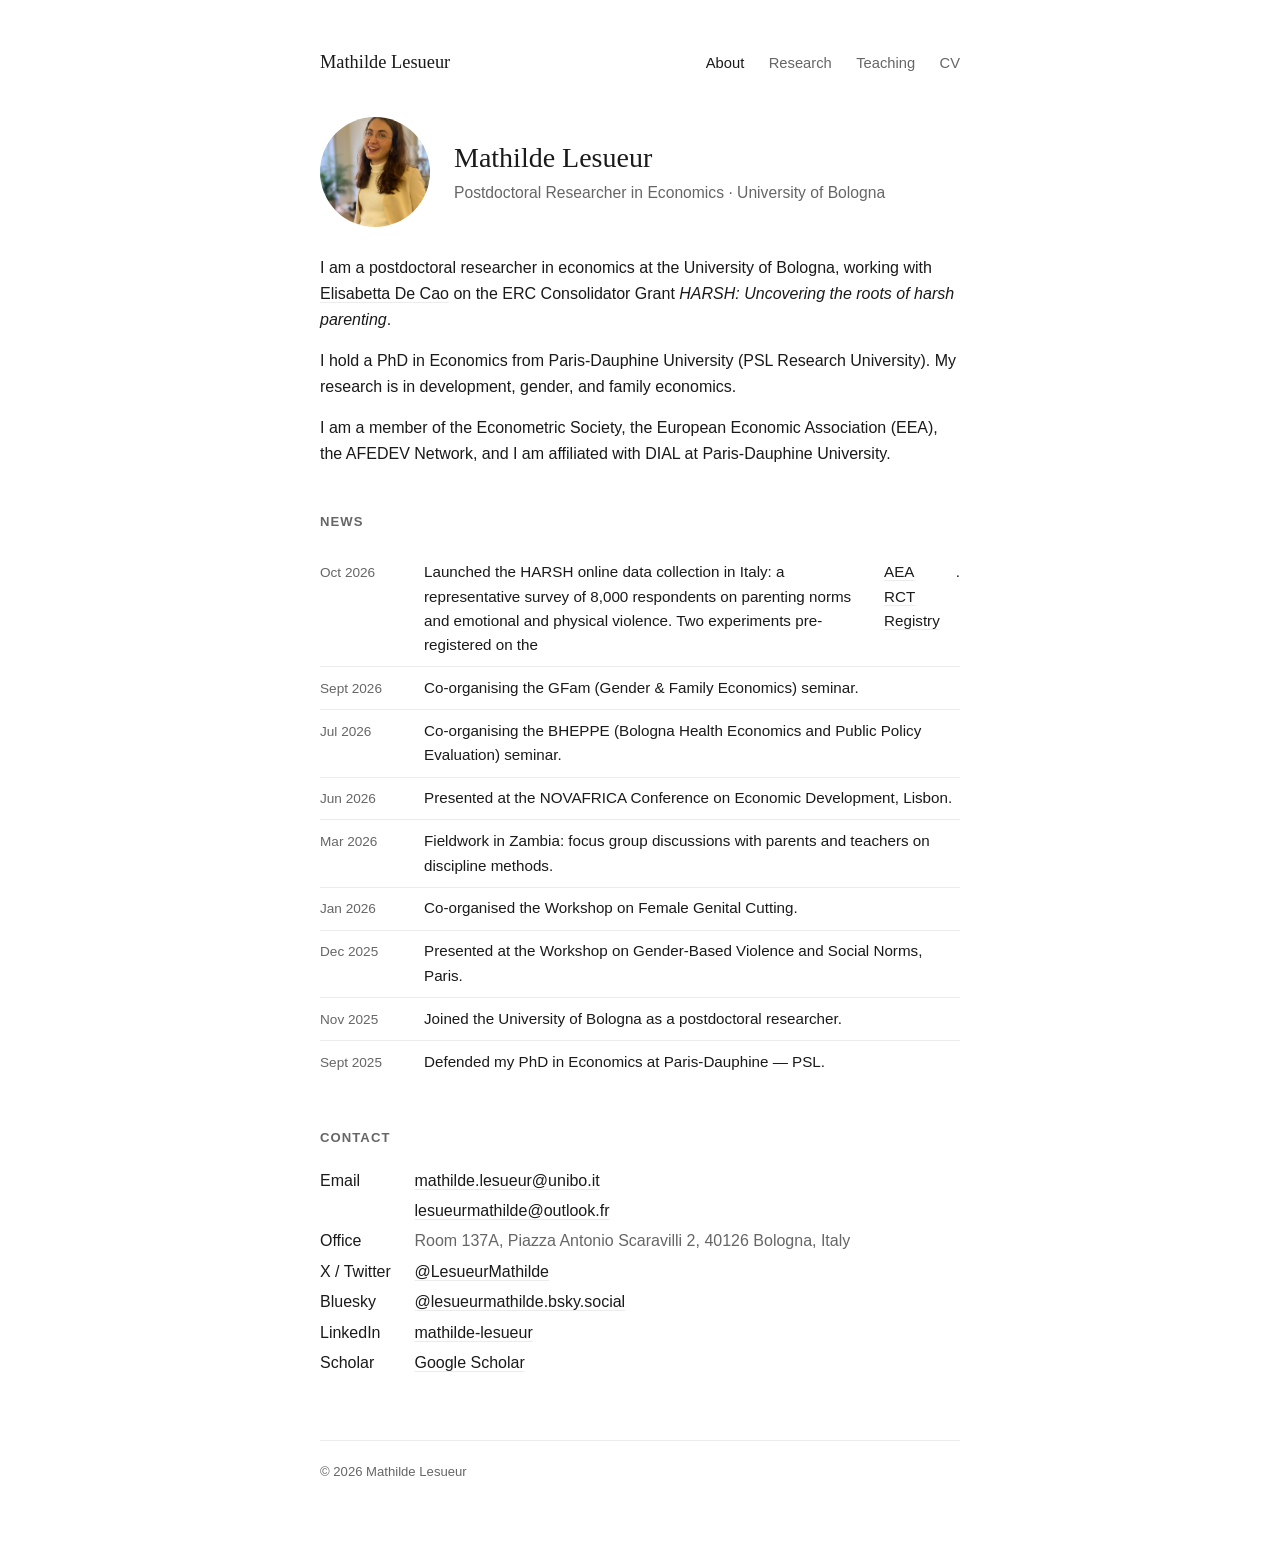
==== index.html @ 16f75f52 "Replace 'physical punishment' with 'emotional and physical violence'" ====
<!doctype html>
<html lang="en">
<head>
  <meta charset="utf-8">
  <meta name="viewport" content="width=device-width, initial-scale=1">
  <title>Mathilde Lesueur</title>
  <meta name="description" content="Mathilde Lesueur — Postdoctoral Researcher in Economics at the University of Bologna. Development, gender, and family economics.">
  <link rel="icon" href="favicon.svg" type="image/svg+xml">
  <meta property="og:type" content="profile">
  <meta property="og:title" content="Mathilde Lesueur">
  <meta property="og:description" content="Postdoctoral Researcher in Economics at the University of Bologna. Development, gender, and family economics.">
  <meta property="og:image" content="https://mathilde-lesueur.github.io/photo.jpg">
  <meta property="og:url" content="https://mathilde-lesueur.github.io/">
  <meta name="twitter:card" content="summary">
  <link rel="stylesheet" href="style.css">
</head>
<body>
<div class="wrap">

  <header class="site">
    <div class="name"><a href="index.html">Mathilde Lesueur</a></div>
    <nav class="top">
      <a href="index.html" class="active">About</a>
      <a href="research.html">Research</a>
      <a href="teaching.html">Teaching</a>
      <a href="cv.html">CV</a>
    </nav>
  </header>

  <div class="hero">
    <img src="photo.jpg" alt="Mathilde Lesueur" class="photo">
    <div>
      <h1>Mathilde Lesueur</h1>
      <p class="tagline">Postdoctoral Researcher in Economics · University of Bologna</p>
    </div>
  </div>

  <p>
    I am a postdoctoral researcher in economics at the University of Bologna,
    working with <a href="http://elisabettadecao.com/">Elisabetta De Cao</a>
    on the ERC Consolidator Grant
    <em>HARSH: Uncovering the roots of harsh parenting</em>.
  </p>

  <p>
    I hold a PhD in Economics from Paris-Dauphine University (PSL Research University).
    My research is in development, gender, and family economics.
  </p>

  <p>
    I am a member of the Econometric Society, the European Economic Association (EEA),
    the AFEDEV Network, and I am affiliated with DIAL at Paris-Dauphine University.
  </p>

  <h2>News</h2>
  <ul class="news">
    <li><time>Oct 2026</time> Launched the HARSH online data collection in Italy: a representative survey of 8,000 respondents on parenting norms and emotional and physical violence. Two experiments pre-registered on the <a href="research.html">AEA RCT Registry</a>.</li>
    <li><time>Sept 2026</time> Co-organising the GFam (Gender &amp; Family Economics) seminar.</li>
    <li><time>Jul 2026</time> Co-organising the BHEPPE (Bologna Health Economics and Public Policy Evaluation) seminar.</li>
    <li><time>Jun 2026</time> Presented at the NOVAFRICA Conference on Economic Development, Lisbon.</li>
    <li><time>Mar 2026</time> Fieldwork in Zambia: focus group discussions with parents and teachers on discipline methods.</li>
    <li><time>Jan 2026</time> Co-organised the Workshop on Female Genital Cutting.</li>
    <li><time>Dec 2025</time> Presented at the Workshop on Gender-Based Violence and Social Norms, Paris.</li>
    <li><time>Nov 2025</time> Joined the University of Bologna as a postdoctoral researcher.</li>
    <li><time>Sept 2025</time> Defended my PhD in Economics at Paris-Dauphine — PSL.</li>
  </ul>

  <h2>Contact</h2>
  <ul class="contact-list">
    <li><strong>Email</strong> <a href="mailto:mathilde.lesueur@unibo.it">mathilde.lesueur@unibo.it</a></li>
    <li><strong></strong> <a href="mailto:lesueurmathilde@outlook.fr">lesueurmathilde@outlook.fr</a></li>
    <li><strong>Office</strong> Room 137A, Piazza Antonio Scaravilli 2, 40126 Bologna, Italy</li>
    <li><strong>X / Twitter</strong> <a href="https://x.com/LesueurMathilde">@LesueurMathilde</a></li>
    <li><strong>Bluesky</strong> <a href="https://bsky.app/profile/lesueurmathilde.bsky.social">@lesueurmathilde.bsky.social</a></li>
    <li><strong>LinkedIn</strong> <a href="https://www.linkedin.com/in/mathilde-lesueur-927480111/">mathilde-lesueur</a></li>
    <li><strong>Scholar</strong> <a href="https://scholar.google.com/citations?user=bjW_dJUAAAAJ&hl=fr">Google Scholar</a></li>
  </ul>

  <footer class="site">
    &copy; 2026 Mathilde Lesueur
  </footer>

</div>
</body>
</html>
---- style.css ----
:root {
  --text: #1a1a1a;
  --muted: #666;
  --rule: #ececec;
  --bg: #ffffff;
}

* { box-sizing: border-box; }

html { -webkit-text-size-adjust: 100%; }

body {
  margin: 0;
  background: var(--bg);
  color: var(--text);
  font-family: -apple-system, BlinkMacSystemFont, "Segoe UI", Roboto, "Helvetica Neue", Arial, sans-serif;
  font-size: 16px;
  line-height: 1.6;
  -webkit-font-smoothing: antialiased;
}

.wrap {
  max-width: 680px;
  margin: 0 auto;
  padding: 3rem 1.25rem 4rem;
}

header.site {
  display: flex;
  flex-wrap: wrap;
  align-items: baseline;
  justify-content: space-between;
  gap: 1rem;
  margin-bottom: 2.5rem;
}

header.site .name {
  font-family: Georgia, "Iowan Old Style", "Palatino Linotype", serif;
  font-size: 1.15rem;
  font-weight: 500;
}

header.site .name a {
  color: var(--text);
  text-decoration: none;
}

nav.top a {
  color: var(--muted);
  text-decoration: none;
  margin-left: 1.25rem;
  font-size: 0.92rem;
}

nav.top a:first-child { margin-left: 0; }

nav.top a:hover,
nav.top a.active {
  color: var(--text);
}

h1 {
  font-family: Georgia, "Iowan Old Style", "Palatino Linotype", serif;
  font-size: 1.75rem;
  line-height: 1.25;
  font-weight: 500;
  margin: 0 0 0.35rem;
}

.tagline {
  color: var(--muted);
  font-size: 0.98rem;
  margin: 0 0 2rem;
}

.hero {
  display: flex;
  align-items: center;
  gap: 1.5rem;
  margin: 0 0 1.75rem;
}

.hero > div { flex: 1; }
.hero h1 { margin-bottom: 0.3rem; }
.hero .tagline { margin: 0; }

.photo {
  width: 110px;
  height: 110px;
  object-fit: cover;
  border-radius: 50%;
  flex-shrink: 0;
}

h2 {
  font-size: 0.82rem;
  font-weight: 600;
  text-transform: uppercase;
  letter-spacing: 0.08em;
  color: var(--muted);
  margin: 2.75rem 0 1.25rem;
}

h3 {
  font-size: 1rem;
  font-weight: 600;
  margin: 1.5rem 0 0.3rem;
}

p { margin: 0 0 1rem; }

a {
  color: var(--text);
  text-decoration: underline;
  text-decoration-color: var(--rule);
  text-underline-offset: 3px;
  transition: text-decoration-color 0.15s ease;
}

a:hover { text-decoration-color: var(--text); }

.news {
  list-style: none;
  padding: 0;
  margin: 0 0 2rem;
}

.news li {
  display: flex;
  gap: 1rem;
  align-items: baseline;
  padding: 0.55rem 0;
  border-bottom: 1px solid var(--rule);
  font-size: 0.95rem;
}

.news li:last-child { border-bottom: none; }

.news time {
  color: var(--muted);
  font-size: 0.85rem;
  min-width: 5.5rem;
  flex-shrink: 0;
  font-variant-numeric: tabular-nums;
}

.paper {
  margin: 0 0 1.75rem;
}

.paper .title {
  font-weight: 500;
  color: var(--text);
}

.paper .meta {
  color: var(--muted);
  font-size: 0.92rem;
  margin: 0.15rem 0 0;
}

.paper .meta a { color: var(--muted); }

.paper details {
  display: inline-block;
  margin: 0.4rem 0.9rem 0 0;
  font-size: 0.92rem;
}

.paper details summary {
  cursor: pointer;
  color: var(--muted);
  font-size: 0.78rem;
  text-transform: uppercase;
  letter-spacing: 0.06em;
  list-style: none;
  user-select: none;
  padding: 0.1rem 0;
  display: inline-block;
}

.paper details summary::-webkit-details-marker { display: none; }
.paper details summary::marker { content: ""; }

.paper details summary::before {
  content: "▸";
  color: var(--muted);
  font-size: 0.7em;
  margin-right: 0.3em;
  display: inline-block;
  width: 0.7em;
}

.paper details[open] summary::before { content: "▾"; }

.paper details summary:hover { color: var(--text); }

.paper .abstract {
  display: block;
  color: var(--text);
  font-size: 0.92rem;
  line-height: 1.6;
  margin: 0.4rem 0 0;
  padding: 0.5rem 0 0.25rem;
  max-width: 100%;
}

.paper .aea-list {
  list-style: disc;
  padding-left: 1.2rem;
  margin: 0.3rem 0 0;
  color: var(--text);
  font-size: 0.9rem;
  line-height: 1.55;
}

.paper .aea-list li { margin: 0.2rem 0; }

.paper .bibtex {
  display: block;
  background: #fafafa;
  border: 1px solid var(--rule);
  border-radius: 3px;
  padding: 0.75rem 0.9rem;
  font-family: "SF Mono", Consolas, Monaco, monospace;
  font-size: 0.8rem;
  line-height: 1.55;
  white-space: pre;
  overflow-x: auto;
  margin: 0.4rem 0 0;
}

table.teaching {
  width: 100%;
  border-collapse: collapse;
  margin: 0.5rem 0 1.5rem;
  font-size: 0.95rem;
}

table.teaching th,
table.teaching td {
  text-align: left;
  padding: 0.55rem 0.5rem;
  border-bottom: 1px solid var(--rule);
  vertical-align: top;
}

table.teaching th {
  font-weight: 600;
  color: var(--muted);
  font-size: 0.78rem;
  text-transform: uppercase;
  letter-spacing: 0.06em;
}

.contact-list {
  list-style: none;
  padding: 0;
  margin: 0.5rem 0 0;
}

.contact-list li {
  margin: 0.3rem 0;
  color: var(--muted);
}

.contact-list li strong {
  color: var(--text);
  font-weight: 500;
  display: inline-block;
  min-width: 90px;
}

footer.site {
  margin-top: 4rem;
  padding-top: 1.25rem;
  border-top: 1px solid var(--rule);
  color: var(--muted);
  font-size: 0.82rem;
}

@media (max-width: 540px) {
  .wrap { padding: 2rem 1rem 3rem; }
  header.site { flex-direction: column; align-items: flex-start; gap: 0.5rem; }
  nav.top a { margin-left: 0; margin-right: 1rem; }
  .hero { flex-direction: column; align-items: flex-start; gap: 1rem; }
  .photo { width: 96px; height: 96px; }
  h1 { font-size: 1.5rem; }
}
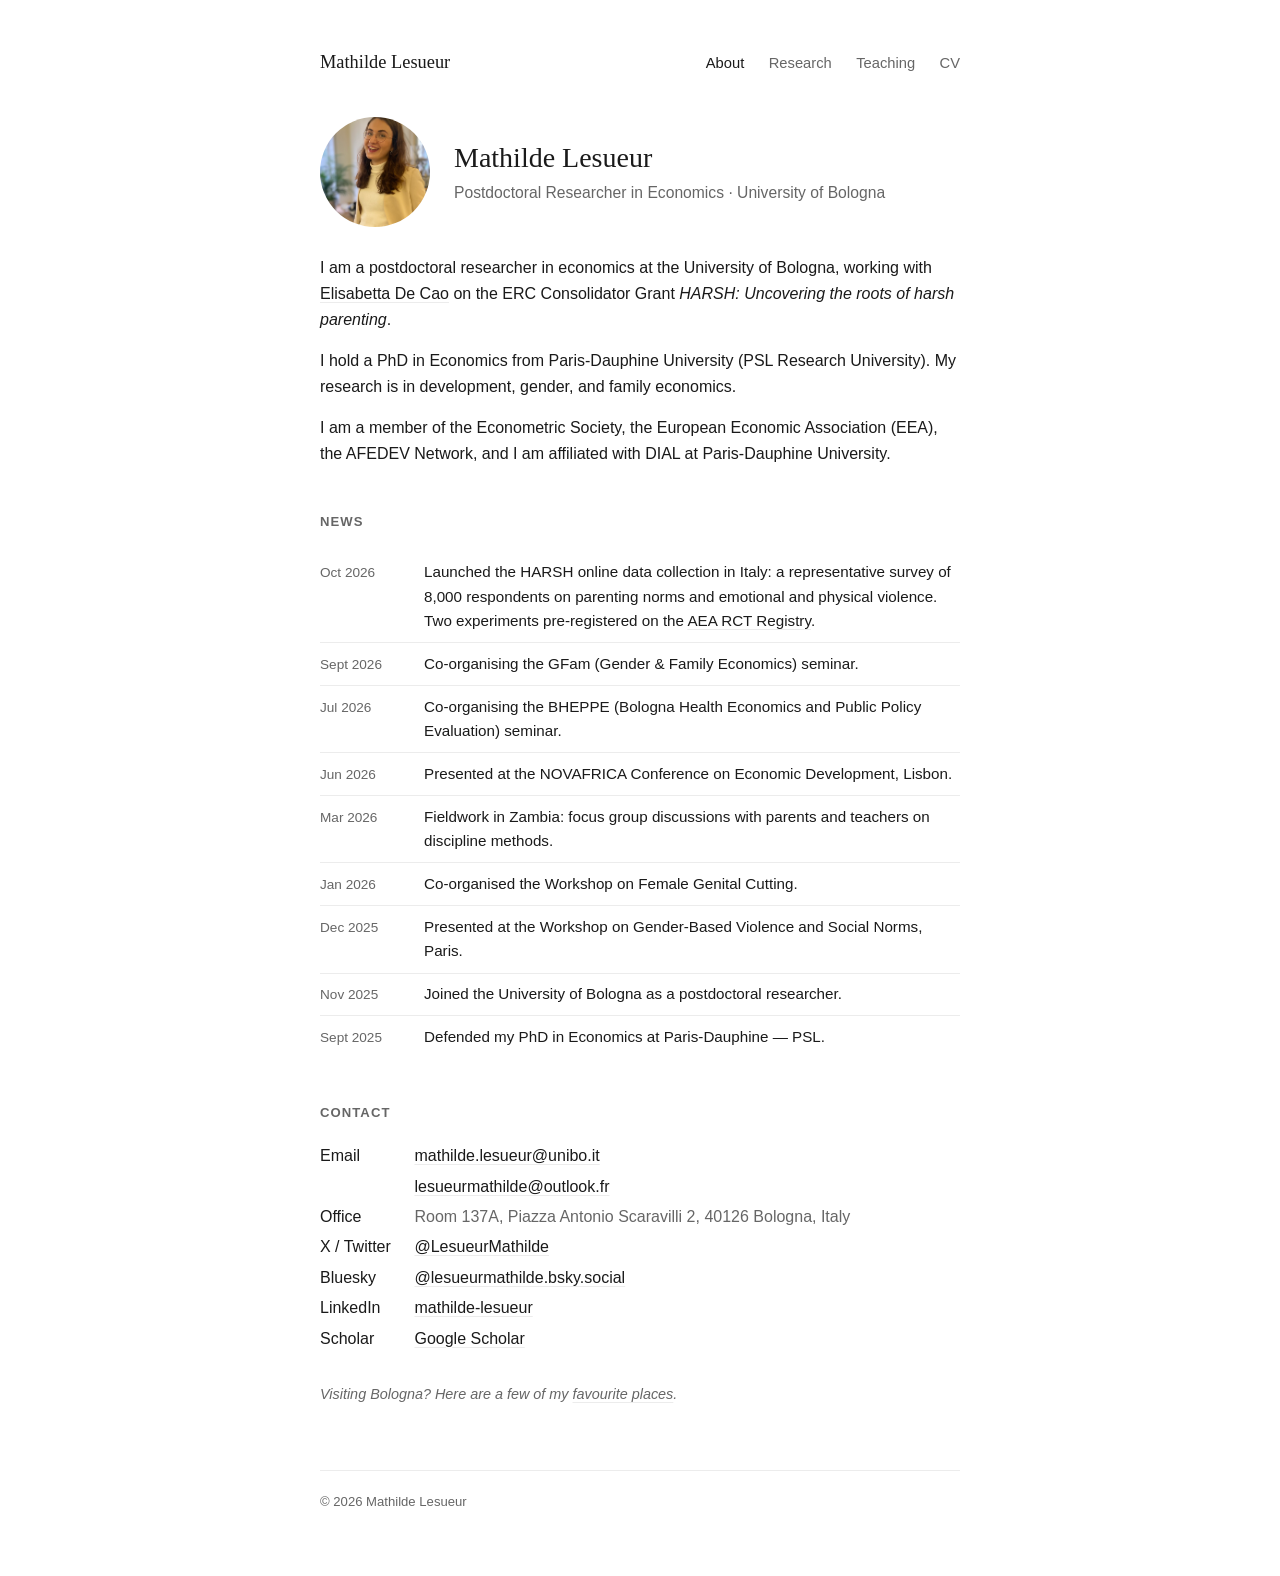
==== commit da21dccd: "Add Bologna favourite-places link; fix news item line-wrap Co-Authored-By: Claude Opus 4.7 <noreply@" ====
--- a/index.html
+++ b/index.html
@@ -54,15 +54,15 @@
 
   <h2>News</h2>
   <ul class="news">
-    <li><time>Oct 2026</time> Launched the HARSH online data collection in Italy: a representative survey of 8,000 respondents on parenting norms and emotional and physical violence. Two experiments pre-registered on the <a href="research.html">AEA RCT Registry</a>.</li>
-    <li><time>Sept 2026</time> Co-organising the GFam (Gender &amp; Family Economics) seminar.</li>
-    <li><time>Jul 2026</time> Co-organising the BHEPPE (Bologna Health Economics and Public Policy Evaluation) seminar.</li>
-    <li><time>Jun 2026</time> Presented at the NOVAFRICA Conference on Economic Development, Lisbon.</li>
-    <li><time>Mar 2026</time> Fieldwork in Zambia: focus group discussions with parents and teachers on discipline methods.</li>
-    <li><time>Jan 2026</time> Co-organised the Workshop on Female Genital Cutting.</li>
-    <li><time>Dec 2025</time> Presented at the Workshop on Gender-Based Violence and Social Norms, Paris.</li>
-    <li><time>Nov 2025</time> Joined the University of Bologna as a postdoctoral researcher.</li>
-    <li><time>Sept 2025</time> Defended my PhD in Economics at Paris-Dauphine — PSL.</li>
+    <li><time>Oct 2026</time><span>Launched the HARSH online data collection in Italy: a representative survey of 8,000 respondents on parenting norms and emotional and physical violence. Two experiments pre-registered on the <a href="research.html">AEA RCT Registry</a>.</span></li>
+    <li><time>Sept 2026</time><span>Co-organising the GFam (Gender &amp; Family Economics) seminar.</span></li>
+    <li><time>Jul 2026</time><span>Co-organising the BHEPPE (Bologna Health Economics and Public Policy Evaluation) seminar.</span></li>
+    <li><time>Jun 2026</time><span>Presented at the NOVAFRICA Conference on Economic Development, Lisbon.</span></li>
+    <li><time>Mar 2026</time><span>Fieldwork in Zambia: focus group discussions with parents and teachers on discipline methods.</span></li>
+    <li><time>Jan 2026</time><span>Co-organised the Workshop on Female Genital Cutting.</span></li>
+    <li><time>Dec 2025</time><span>Presented at the Workshop on Gender-Based Violence and Social Norms, Paris.</span></li>
+    <li><time>Nov 2025</time><span>Joined the University of Bologna as a postdoctoral researcher.</span></li>
+    <li><time>Sept 2025</time><span>Defended my PhD in Economics at Paris-Dauphine — PSL.</span></li>
   </ul>
 
   <h2>Contact</h2>
@@ -76,6 +76,11 @@
     <li><strong>Scholar</strong> <a href="https://scholar.google.com/citations?user=bjW_dJUAAAAJ&hl=fr">Google Scholar</a></li>
   </ul>
 
+  <p class="bologna-tip">
+    Visiting Bologna? Here are a few of my
+    <a href="https://www.google.com/maps/placelists/list/ljaOF7MUTJi3LtNr2AzFhg?shh=CAE&amp;g_st=iw">favourite places</a>.
+  </p>
+
   <footer class="site">
     &copy; 2026 Mathilde Lesueur
   </footer>
--- a/style.css
+++ b/style.css
@@ -142,6 +142,12 @@
   min-width: 5.5rem;
   flex-shrink: 0;
   font-variant-numeric: tabular-nums;
+}
+
+.news li > span {
+  flex: 1;
+  min-width: 0;
+  overflow-wrap: break-word;
 }
 
 .paper {
@@ -271,6 +277,15 @@
   min-width: 90px;
 }
 
+.bologna-tip {
+  color: var(--muted);
+  font-size: 0.9rem;
+  font-style: italic;
+  margin: 2rem 0 0;
+}
+
+.bologna-tip a { color: var(--muted); }
+
 footer.site {
   margin-top: 4rem;
   padding-top: 1.25rem;
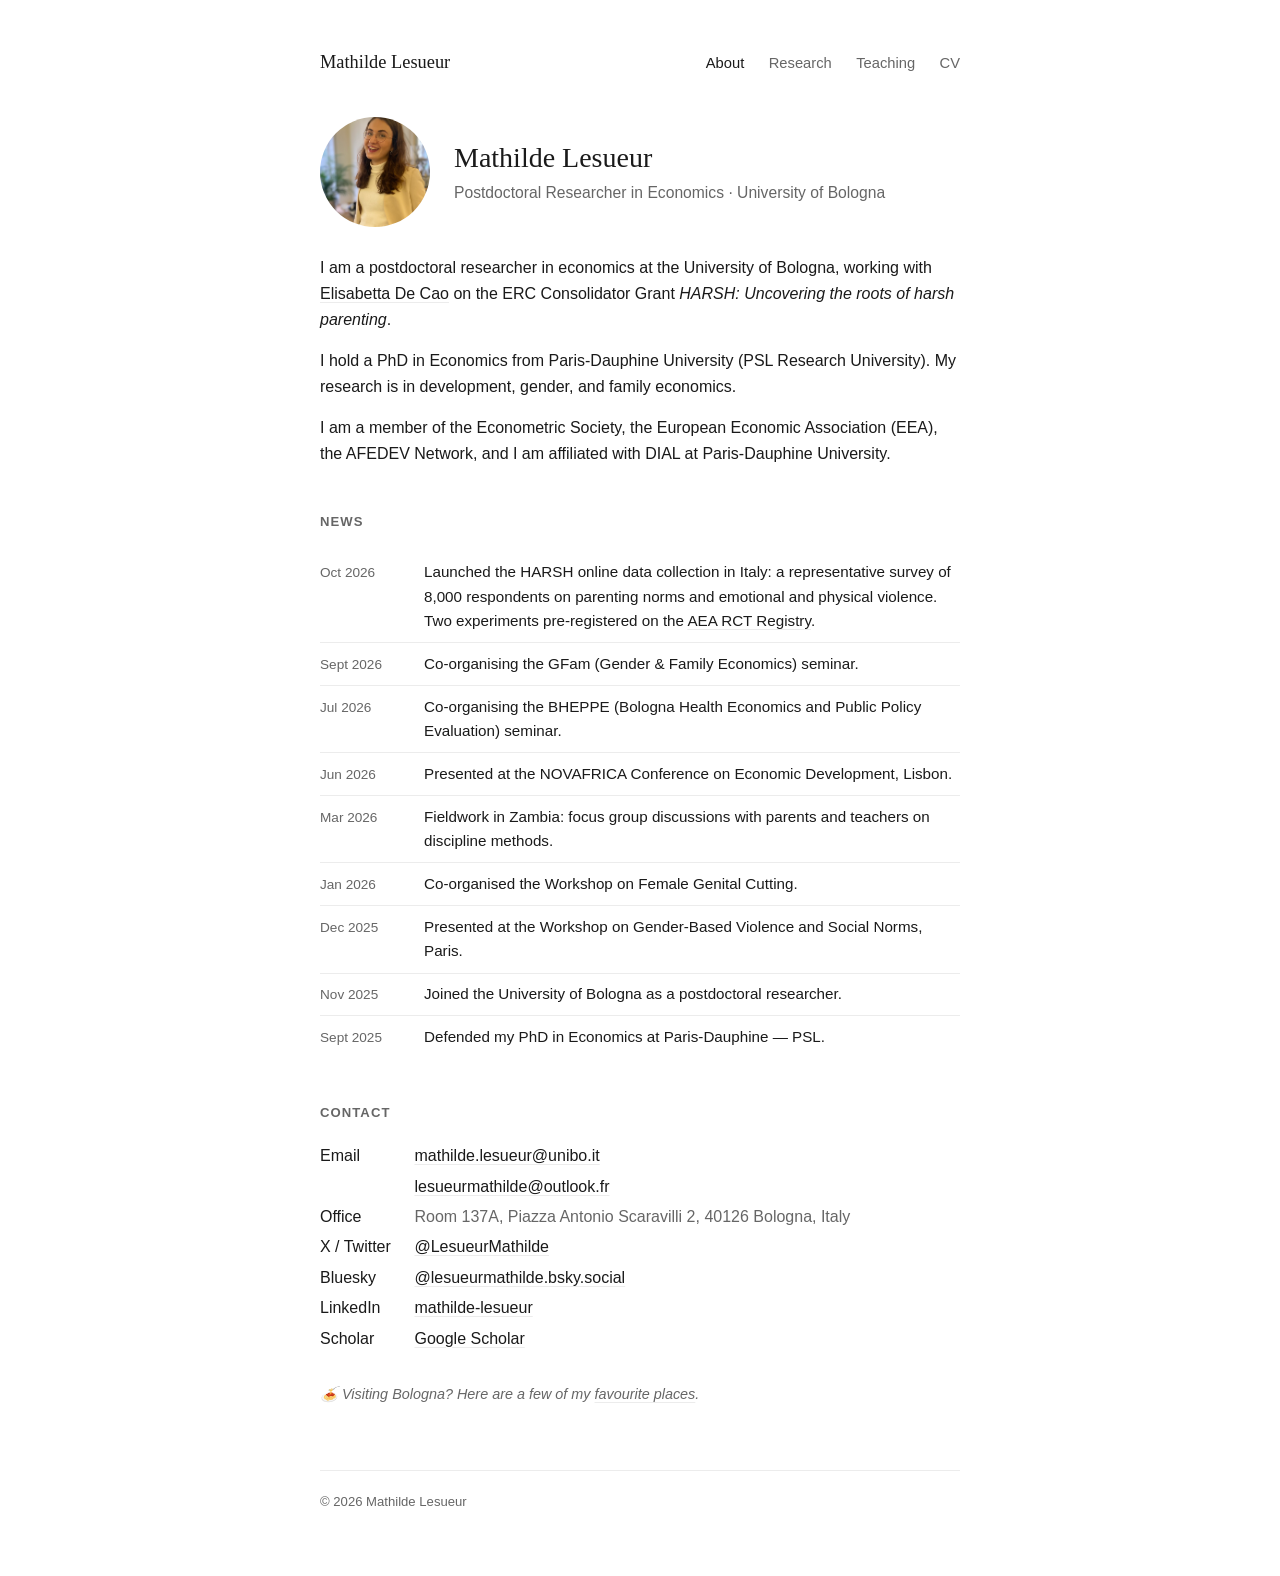
==== commit baa21a00: "Bologna tip: add emoji, open link in new tab Co-Authored-By: Claude Opus 4.7 <noreply@anthropic.com>" ====
--- a/index.html
+++ b/index.html
@@ -77,8 +77,8 @@
   </ul>
 
   <p class="bologna-tip">
-    Visiting Bologna? Here are a few of my
-    <a href="https://www.google.com/maps/placelists/list/ljaOF7MUTJi3LtNr2AzFhg?shh=CAE&amp;g_st=iw">favourite places</a>.
+    🍝 Visiting Bologna? Here are a few of my
+    <a href="https://www.google.com/maps/placelists/list/ljaOF7MUTJi3LtNr2AzFhg?shh=CAE&amp;g_st=iw" target="_blank" rel="noopener">favourite places</a>.
   </p>
 
   <footer class="site">
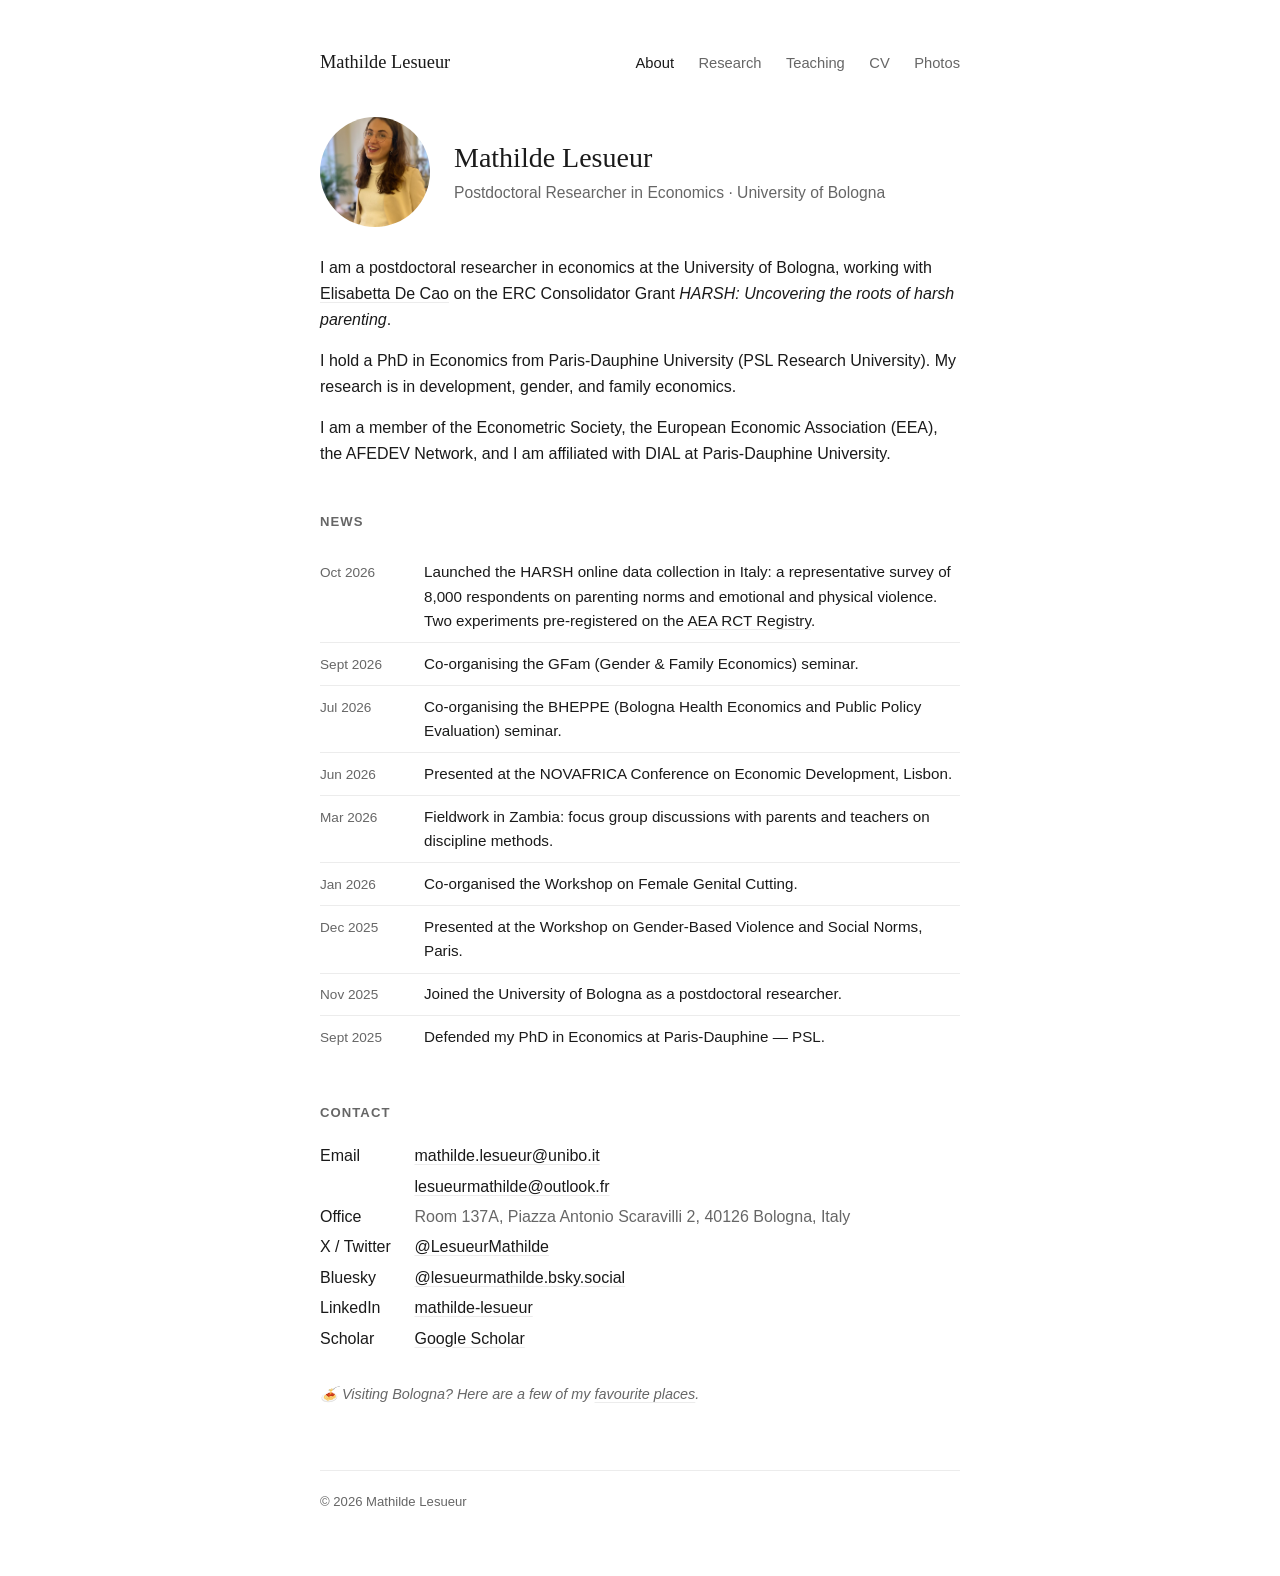
==== commit 830f58e3: "Add Photos page: Zambia fieldwork, March 2026 New photos.html gallery with 15 selected photos from f" ====
--- a/index.html
+++ b/index.html
@@ -24,6 +24,7 @@
       <a href="research.html">Research</a>
       <a href="teaching.html">Teaching</a>
       <a href="cv.html">CV</a>
+      <a href="photos.html">Photos</a>
     </nav>
   </header>
 
--- a/style.css
+++ b/style.css
@@ -277,6 +277,34 @@
   min-width: 90px;
 }
 
+.photo-grid {
+  list-style: none;
+  padding: 0;
+  margin: 1.5rem 0 2rem;
+  display: grid;
+  grid-template-columns: repeat(2, 1fr);
+  gap: 0.75rem;
+}
+
+.photo-grid li { margin: 0; }
+
+.photo-grid a {
+  display: block;
+  text-decoration: none;
+  border: none;
+}
+
+.photo-grid img {
+  display: block;
+  width: 100%;
+  aspect-ratio: 4 / 5;
+  object-fit: cover;
+  background: #f4f4f4;
+  transition: opacity 0.15s ease;
+}
+
+.photo-grid a:hover img { opacity: 0.88; }
+
 .bologna-tip {
   color: var(--muted);
   font-size: 0.9rem;
@@ -301,5 +329,6 @@
   .hero { flex-direction: column; align-items: flex-start; gap: 1rem; }
   .photo { width: 96px; height: 96px; }
   h1 { font-size: 1.5rem; }
-}
-
+  .photo-grid { grid-template-columns: 1fr; gap: 0.5rem; }
+}
+
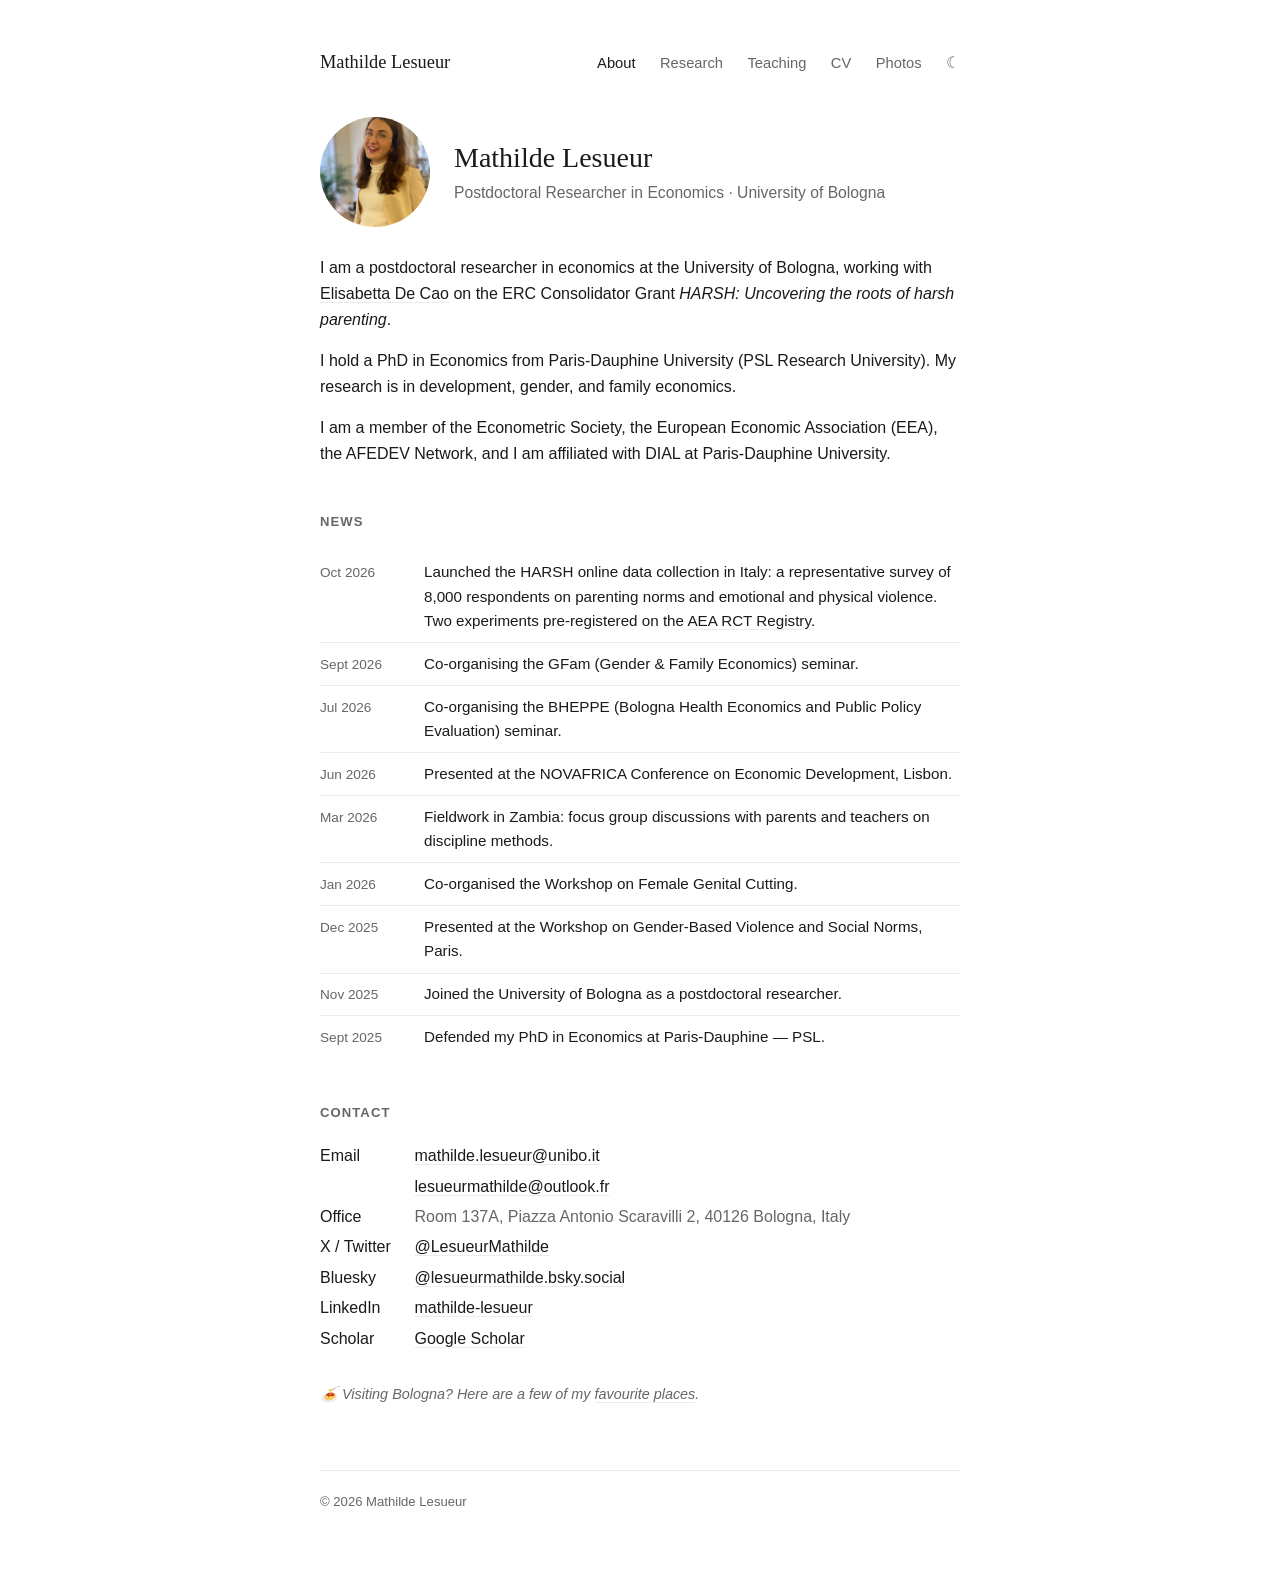
==== commit ef1e6411: "Add dark mode toggle Night-shift button in the nav of every page. Choice stored in localStorage; the" ====
--- a/index.html
+++ b/index.html
@@ -13,6 +13,7 @@
   <meta property="og:url" content="https://mathilde-lesueur.github.io/">
   <meta name="twitter:card" content="summary">
   <link rel="stylesheet" href="style.css">
+  <script src="theme.js"></script>
 </head>
 <body>
 <div class="wrap">
@@ -25,6 +26,7 @@
       <a href="teaching.html">Teaching</a>
       <a href="cv.html">CV</a>
       <a href="photos.html">Photos</a>
+      <button class="theme-toggle" type="button" aria-label="Toggle dark mode">&#x263E;</button>
     </nav>
   </header>
 
--- a/style.css
+++ b/style.css
@@ -3,6 +3,17 @@
   --muted: #666;
   --rule: #ececec;
   --bg: #ffffff;
+  --code-bg: #fafafa;
+  --photo-ph: #f4f4f4;
+}
+
+:root[data-theme="dark"] {
+  --text: #e6e6e6;
+  --muted: #8a8a8a;
+  --rule: #2a2a2a;
+  --bg: #121212;
+  --code-bg: #1a1a1a;
+  --photo-ph: #222;
 }
 
 * { box-sizing: border-box; }
@@ -59,6 +70,20 @@
   color: var(--text);
 }
 
+nav.top .theme-toggle {
+  background: none;
+  border: none;
+  color: var(--muted);
+  cursor: pointer;
+  font: inherit;
+  font-size: 1rem;
+  padding: 0;
+  margin-left: 1.25rem;
+  line-height: 1;
+}
+
+nav.top .theme-toggle:hover { color: var(--text); }
+
 h1 {
   font-family: Georgia, "Iowan Old Style", "Palatino Linotype", serif;
   font-size: 1.75rem;
@@ -224,7 +249,7 @@
 
 .paper .bibtex {
   display: block;
-  background: #fafafa;
+  background: var(--code-bg);
   border: 1px solid var(--rule);
   border-radius: 3px;
   padding: 0.75rem 0.9rem;
@@ -282,8 +307,8 @@
   padding: 0;
   margin: 1.5rem 0 2rem;
   display: grid;
-  grid-template-columns: repeat(2, 1fr);
-  gap: 0.75rem;
+  grid-template-columns: repeat(3, 1fr);
+  gap: 0.5rem;
 }
 
 .photo-grid li { margin: 0; }
@@ -297,9 +322,9 @@
 .photo-grid img {
   display: block;
   width: 100%;
-  aspect-ratio: 4 / 5;
+  aspect-ratio: 1 / 1;
   object-fit: cover;
-  background: #f4f4f4;
+  background: var(--photo-ph);
   transition: opacity 0.15s ease;
 }
 
@@ -329,6 +354,7 @@
   .hero { flex-direction: column; align-items: flex-start; gap: 1rem; }
   .photo { width: 96px; height: 96px; }
   h1 { font-size: 1.5rem; }
-  .photo-grid { grid-template-columns: 1fr; gap: 0.5rem; }
-}
-
+  .photo-grid { grid-template-columns: repeat(2, 1fr); gap: 0.4rem; }
+  .paper .title { font-size: 0.95rem; line-height: 1.35; }
+}
+
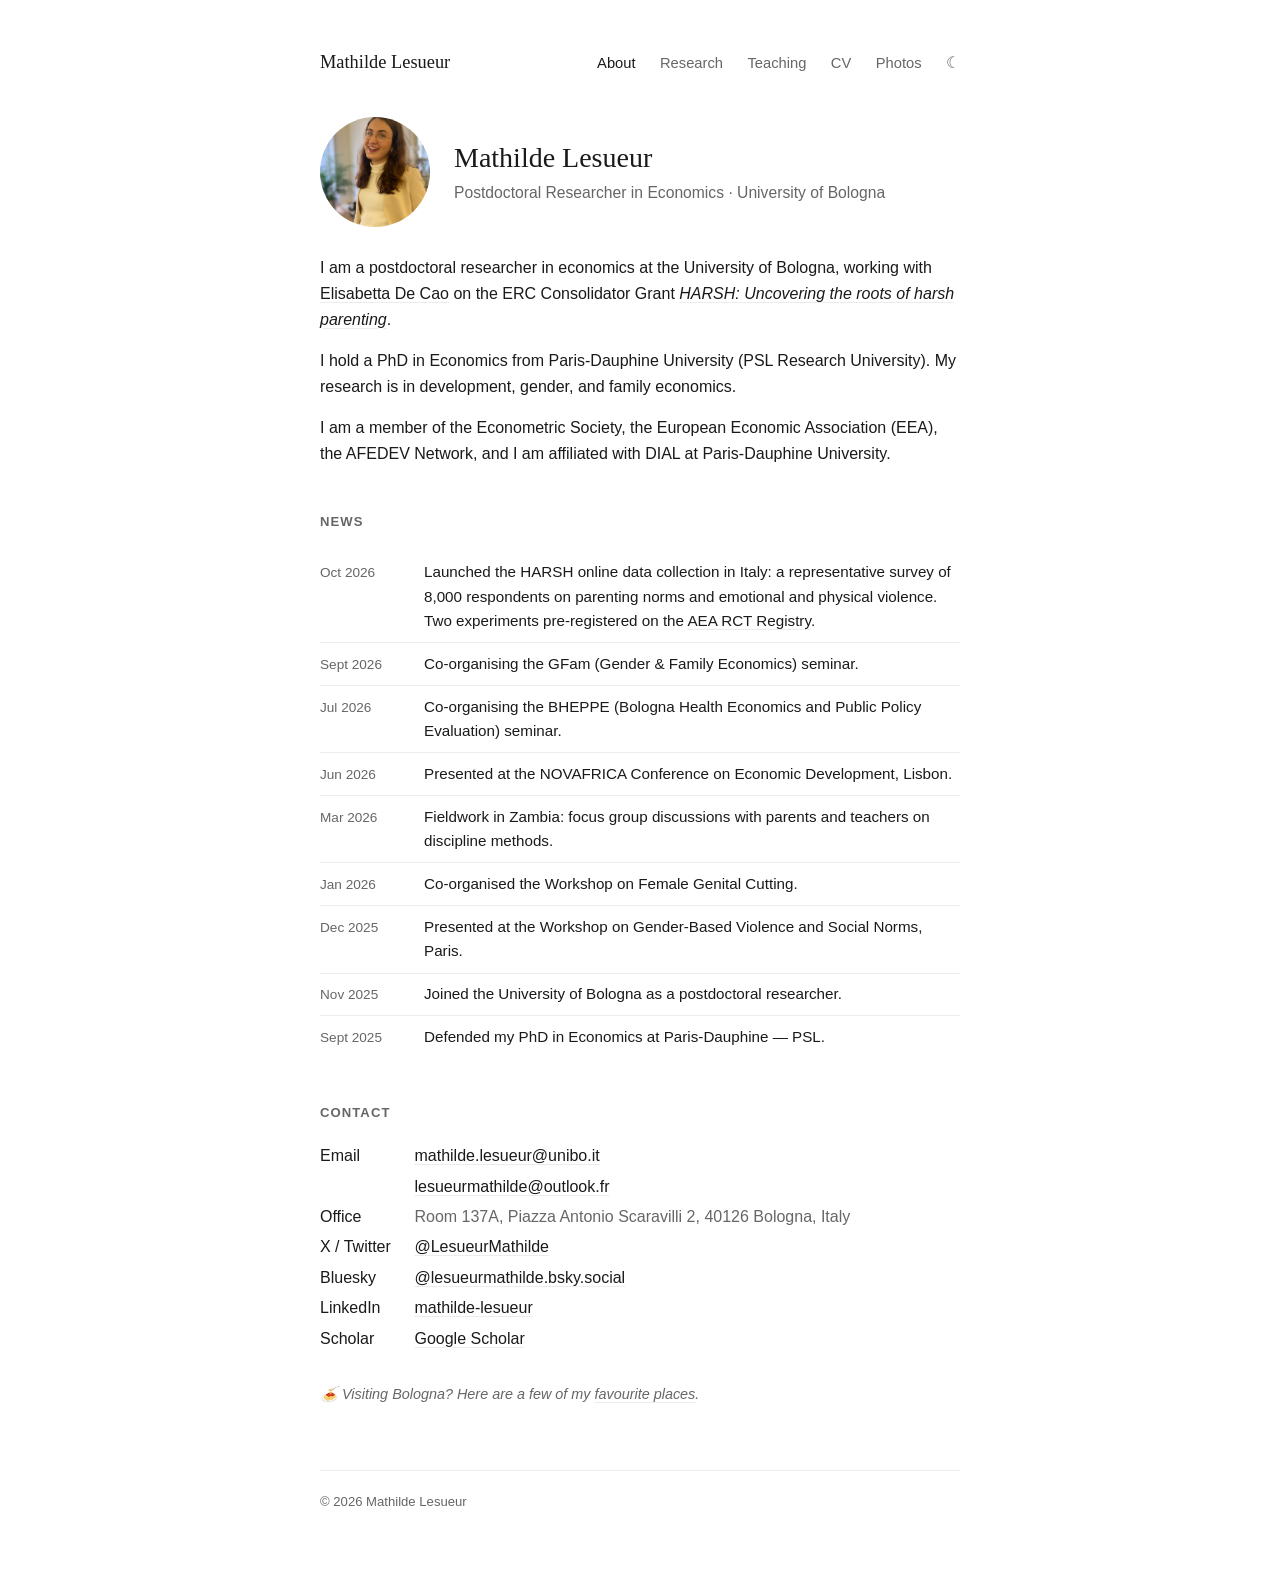
==== commit 507f62d7: "Link HARSH mention to the project page Co-Authored-By: Claude Opus 4.7 <noreply@anthropic.com>" ====
--- a/index.html
+++ b/index.html
@@ -42,7 +42,7 @@
     I am a postdoctoral researcher in economics at the University of Bologna,
     working with <a href="http://elisabettadecao.com/">Elisabetta De Cao</a>
     on the ERC Consolidator Grant
-    <em>HARSH: Uncovering the roots of harsh parenting</em>.
+    <em><a href="https://site.unibo.it/harsh/en">HARSH: Uncovering the roots of harsh parenting</a></em>.
   </p>
 
   <p>
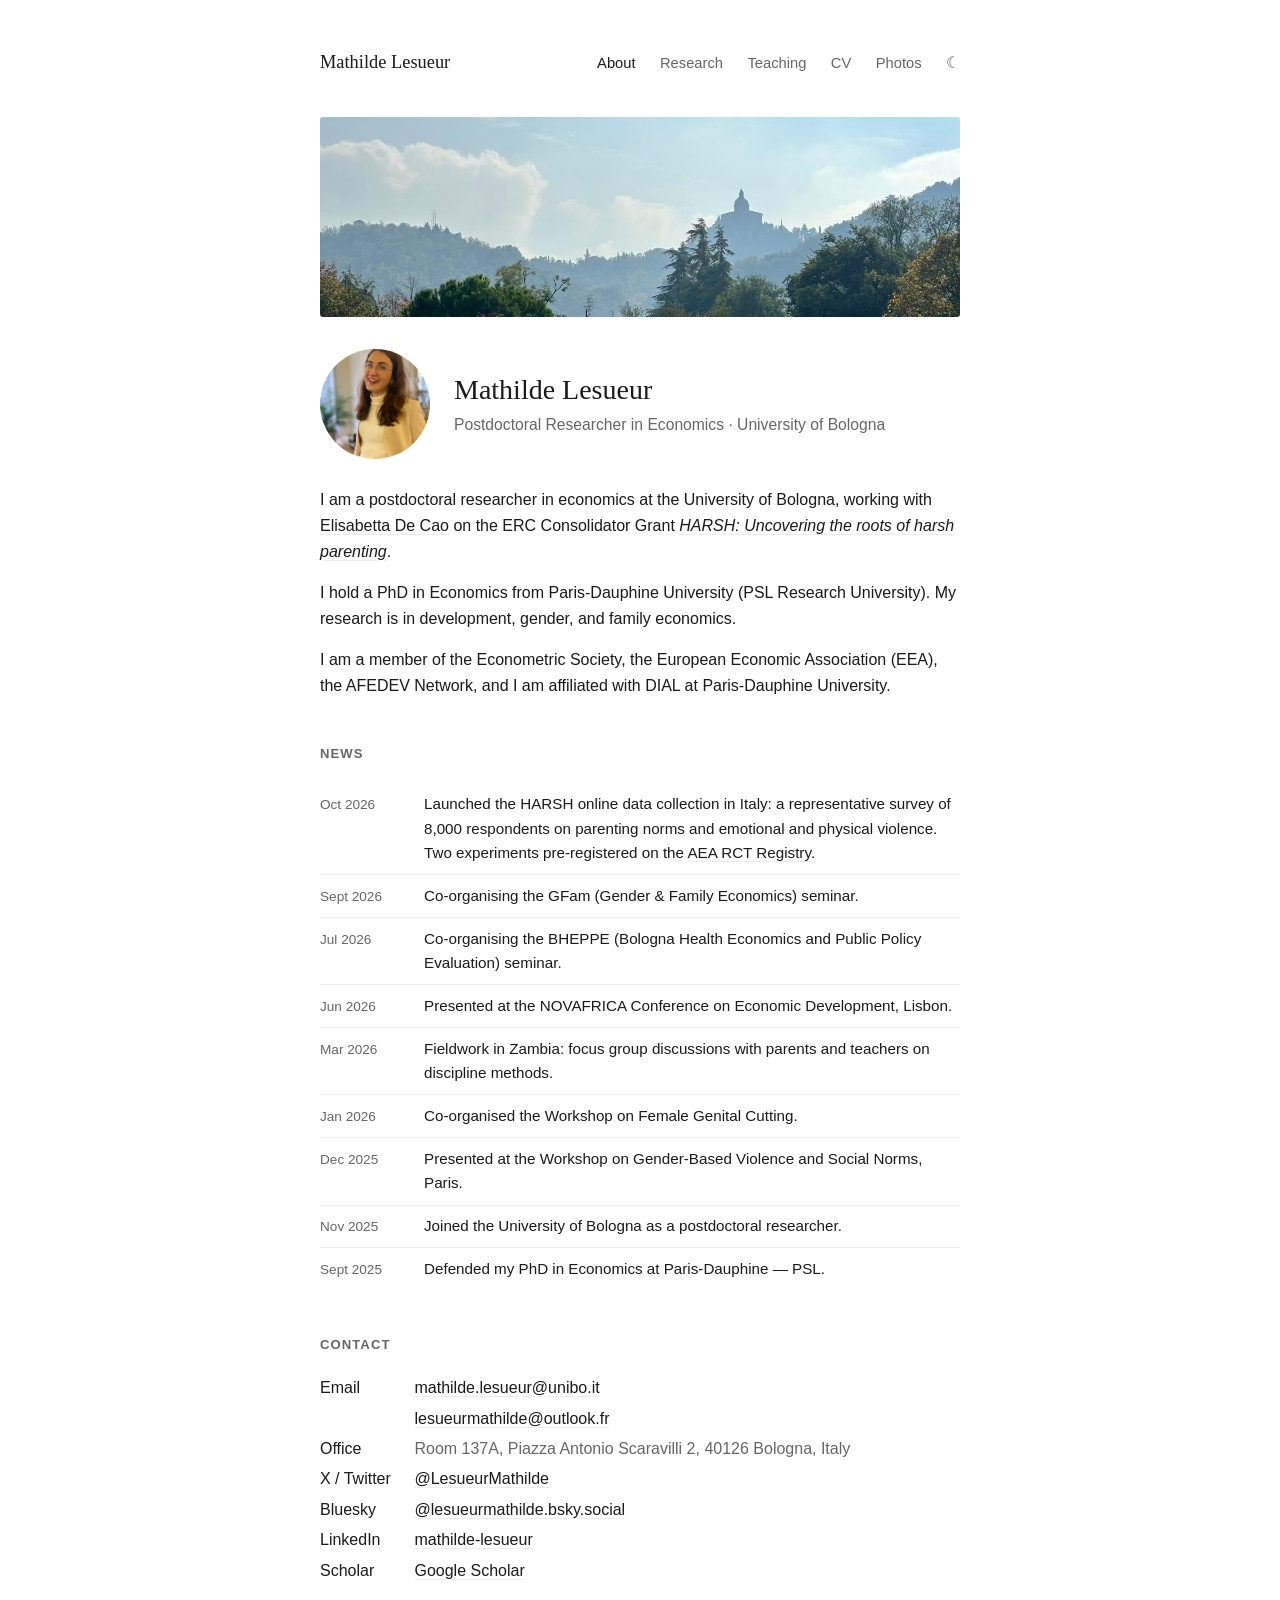
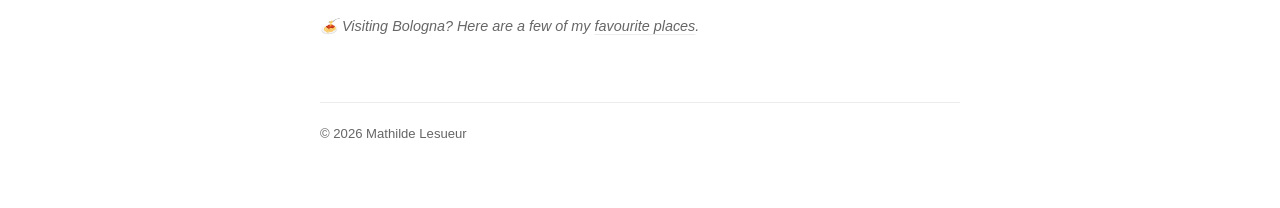
==== commit 9acd3488: "Add San Luca banner across all pages Co-Authored-By: Claude Opus 4.7 <noreply@anthropic.com>" ====
--- a/index.html
+++ b/index.html
@@ -29,6 +29,8 @@
       <button class="theme-toggle" type="button" aria-label="Toggle dark mode">&#x263E;</button>
     </nav>
   </header>
+
+  <img src="sanluca.jpeg" alt="View of the Santuario della Madonna di San Luca, Bologna" class="banner">
 
   <div class="hero">
     <img src="photo.jpg" alt="Mathilde Lesueur" class="photo">
--- a/style.css
+++ b/style.css
@@ -96,6 +96,16 @@
   color: var(--muted);
   font-size: 0.98rem;
   margin: 0 0 2rem;
+}
+
+.banner {
+  display: block;
+  width: 100%;
+  height: 200px;
+  object-fit: cover;
+  object-position: 55% 45%;
+  margin: 0 0 2rem;
+  border-radius: 3px;
 }
 
 .hero {
@@ -351,6 +361,7 @@
   .wrap { padding: 2rem 1rem 3rem; }
   header.site { flex-direction: column; align-items: flex-start; gap: 0.5rem; }
   nav.top a { margin-left: 0; margin-right: 1rem; }
+  .banner { height: 140px; margin-bottom: 1.5rem; }
   .hero { flex-direction: column; align-items: flex-start; gap: 1rem; }
   .photo { width: 96px; height: 96px; }
   h1 { font-size: 1.5rem; }
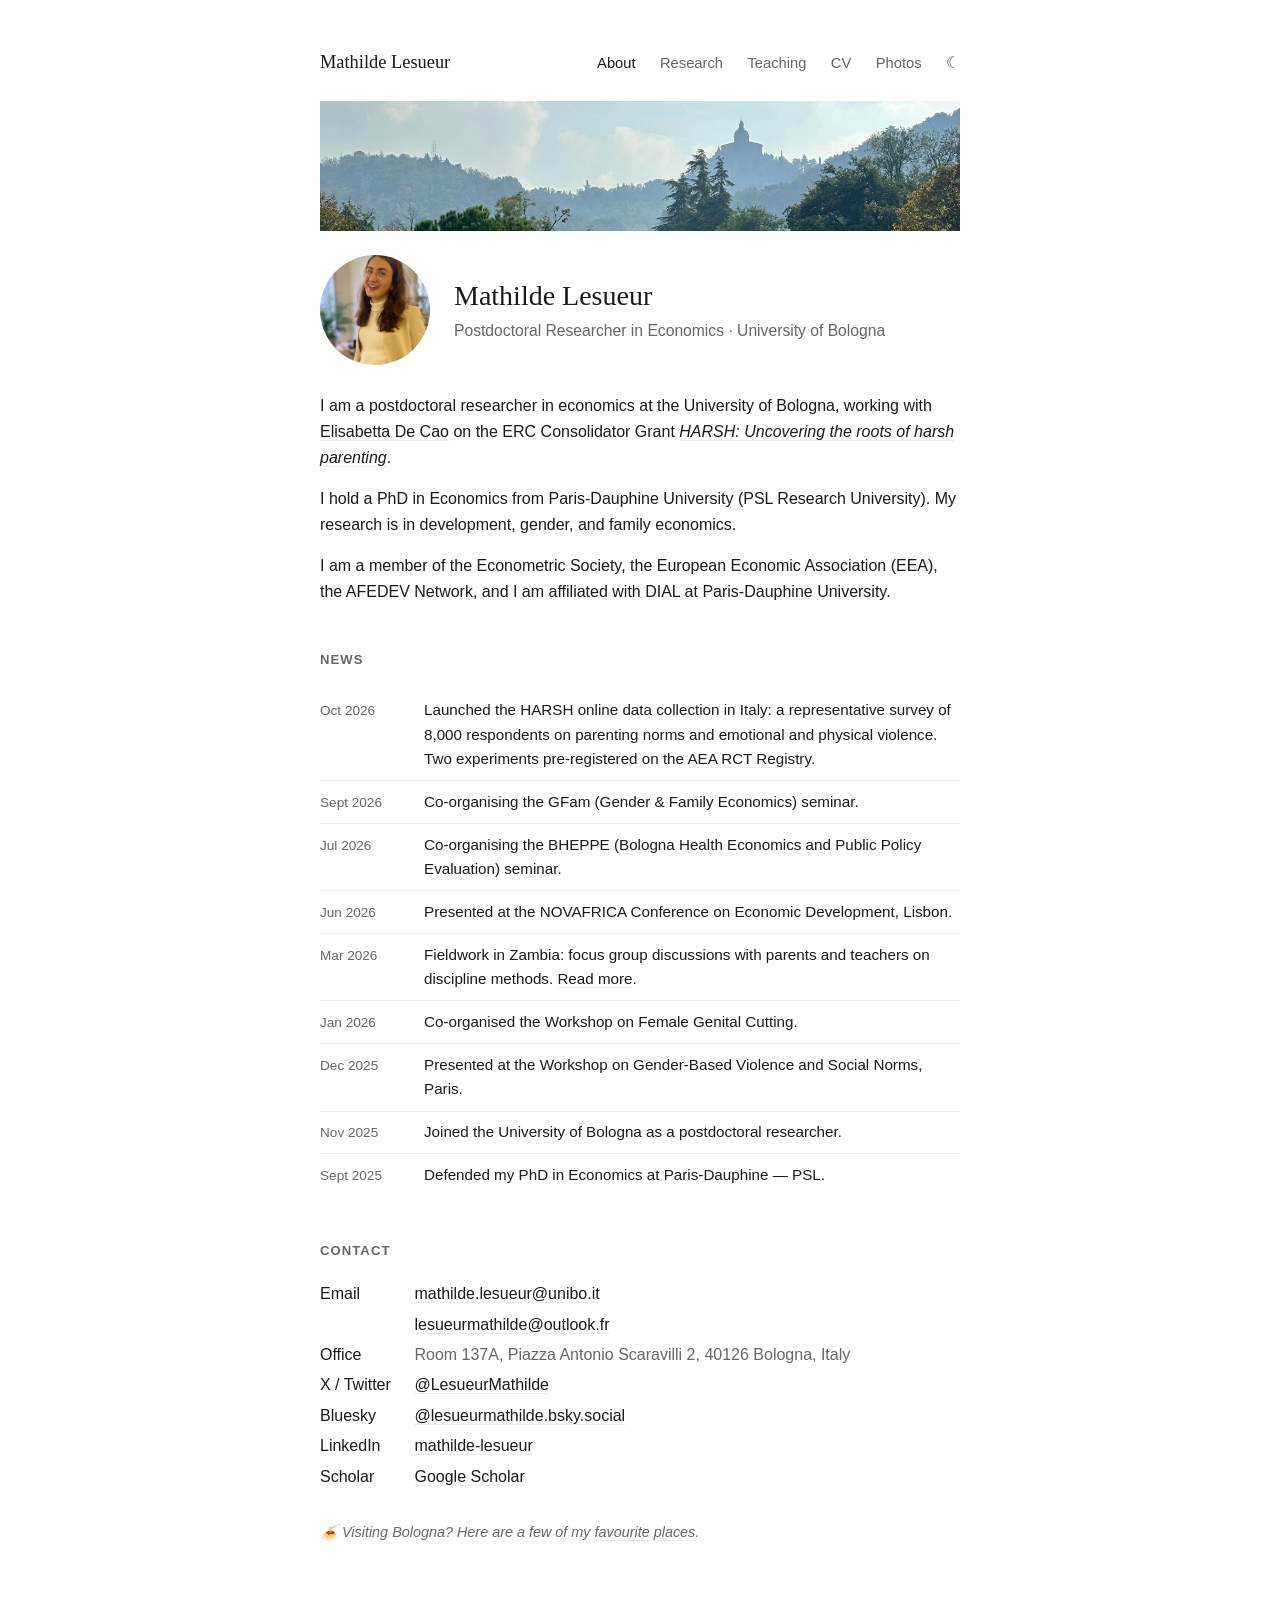
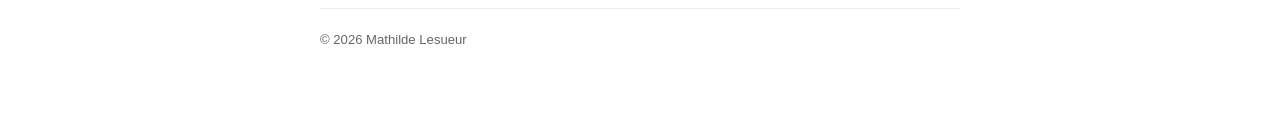
==== commit 1889ce9d: "Link to HARSH Zambia news post from Zambia news item and photos page Co-Authored-By: Claude Opus 4.7" ====
--- a/index.html
+++ b/index.html
@@ -63,7 +63,7 @@
     <li><time>Sept 2026</time><span>Co-organising the GFam (Gender &amp; Family Economics) seminar.</span></li>
     <li><time>Jul 2026</time><span>Co-organising the BHEPPE (Bologna Health Economics and Public Policy Evaluation) seminar.</span></li>
     <li><time>Jun 2026</time><span>Presented at the NOVAFRICA Conference on Economic Development, Lisbon.</span></li>
-    <li><time>Mar 2026</time><span>Fieldwork in Zambia: focus group discussions with parents and teachers on discipline methods.</span></li>
+    <li><time>Mar 2026</time><span>Fieldwork in Zambia: focus group discussions with parents and teachers on discipline methods. <a href="https://site.unibo.it/harsh/en/news/harsh-research-in-zambia">Read more</a>.</span></li>
     <li><time>Jan 2026</time><span>Co-organised the Workshop on Female Genital Cutting.</span></li>
     <li><time>Dec 2025</time><span>Presented at the Workshop on Gender-Based Violence and Social Norms, Paris.</span></li>
     <li><time>Nov 2025</time><span>Joined the University of Bologna as a postdoctoral researcher.</span></li>
--- a/style.css
+++ b/style.css
@@ -101,11 +101,10 @@
 .banner {
   display: block;
   width: 100%;
-  height: 200px;
+  height: 130px;
   object-fit: cover;
-  object-position: 55% 45%;
-  margin: 0 0 2rem;
-  border-radius: 3px;
+  object-position: 55% 48%;
+  margin: -1rem 0 1.5rem;
 }
 
 .hero {
@@ -361,7 +360,7 @@
   .wrap { padding: 2rem 1rem 3rem; }
   header.site { flex-direction: column; align-items: flex-start; gap: 0.5rem; }
   nav.top a { margin-left: 0; margin-right: 1rem; }
-  .banner { height: 140px; margin-bottom: 1.5rem; }
+  .banner { height: 90px; margin: -0.5rem 0 1rem; }
   .hero { flex-direction: column; align-items: flex-start; gap: 1rem; }
   .photo { width: 96px; height: 96px; }
   h1 { font-size: 1.5rem; }
